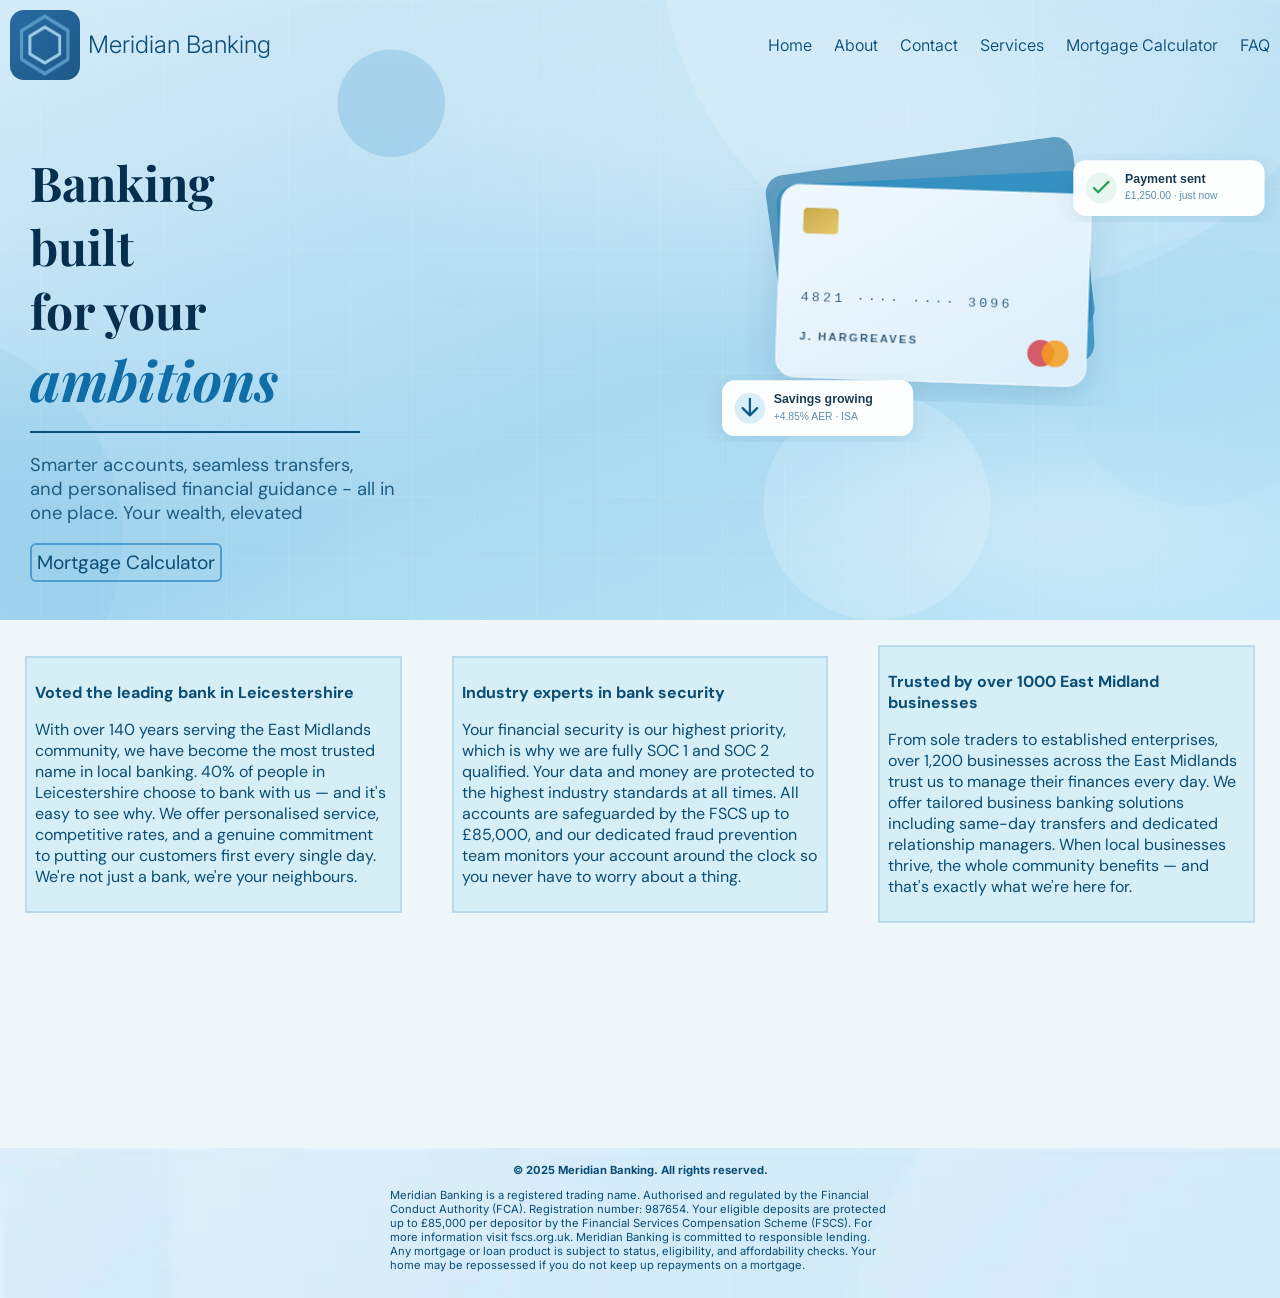
==== index.html @ f2852601 "Renamed home page to index.html" ====
<!DOCTYPE html>
<html lang="en">
<head>
    <meta charset="UTF-8">
    <meta name="viewport" content="width=device-width, initial-scale=1.0">
    <title>Home Page</title>
    <link rel="stylesheet" href="./home page.css">
    <link rel="icon" href="./images/BankLogo.png">
    <style>@import url('https://fonts.googleapis.com/css2?family=Inter:ital,opsz,wght@0,14..32,100..900;1,14..32,100..900&display=swap');</style>
    <style>@import url('https://fonts.googleapis.com/css2?family=Playfair+Display:ital,wght@0,400..900;1,400..900&display=swap');</style>
    <style>@import url('https://fonts.googleapis.com/css2?family=DM+Sans:ital,opsz,wght@0,9..40,100..1000;1,9..40,100..1000&display=swap');</style>

</head>
<body>
    <div class="heroSection">


        <div class="navbar">

            <div class="logo">
               <img src="./images/BankLogo.png" alt="Bank Logo" id="bankLogo">
                <h2 id="brandTitle">Meridian Banking</h2> 
            </div>
            <nav class="links">
                <a href="./index.html">Home</a>
                <a href="./about page.html">About</a>
                <a href="./contact page.html">Contact</a>
                <a href="./services page.html">Services</a>
                <a href="./mortgage calculator.html">Mortgage Calculator</a>
                <a href="./faq page.html">FAQ</a>
            </nav>
        </div>


        <div class="heroSectionInfo">
            <h1>Banking <br> built <br> for your <br> <p id="ambitions">ambitions</p></h1>
            <hr>
            <p>Smarter accounts, seamless transfers, <br> and personalised financial guidance - all in <br>
                one place. Your wealth, elevated
            </p>
            <a href="./mortgage calculator.html">
                <button id="mortgageCalcBtn">Mortgage Calculator</button>
            </a>
        </div>

    </div>

    <div class="general">
        
        

        <div id="lead">
            <p><b>Voted the leading bank in Leicestershire</b></p>
            <p>
                With over 140 years serving the East Midlands community,
                we have become the most trusted name in local banking. 40%
                of people in Leicestershire choose to bank with us — and it's
                easy to see why. We offer personalised service, competitive rates,
                and a genuine commitment to putting our customers first every single day.
                We're not just a bank, we're your neighbours.
            </p>
        </div>

        <div id="security">
            <p><b>Industry experts in bank security</b></p>
            <p>
                Your financial security is our highest priority, which is why we are
                fully SOC 1 and SOC 2 qualified. Your data and money are protected to
                the highest industry standards at all times. All accounts are safeguarded
                by the FSCS up to £85,000, and our dedicated fraud prevention team monitors
                your account around the clock so you never have to worry about a thing.
            </p>
        </div>

        <div id="trust">
            <p><b>Trusted by over 1000 East Midland businesses</b></p>
            <p>
                From sole traders to established enterprises, over 1,200 businesses across the East Midlands
                trust us to manage their finances every day. We offer tailored business banking solutions
                including same-day transfers and dedicated relationship managers. When local businesses
                thrive, the whole community benefits — and that's exactly what we're here for.
            </p>
        </div>

        

    </div>

    <footer>
        <div class="footer">
            <b>© 2025 Meridian Banking. All rights reserved.</b>
            <p>
                Meridian Banking is a registered trading name. Authorised and regulated by the Financial Conduct Authority (FCA). Registration number: 987654.
                Your eligible deposits are protected up to £85,000 per depositor by the Financial Services Compensation Scheme (FSCS). For more information visit fscs.org.uk.
                Meridian Banking is committed to responsible lending. Any mortgage or loan product is subject to status, eligibility, and affordability checks. Your home may be repossessed if you do not keep up repayments on a mortgage.
            </p>
        </div>
    </footer>


</body>
</html>
---- home page.css ----
body{
    margin: 0 auto;
    background-color: #EEF6FA;
}

.inter{
  font-family: "Inter", sans-serif;
  font-optical-sizing: auto;
  font-weight: 300;
  font-style: light;
}

.playfair-display{
  font-family: "Playfair Display", serif;
  font-optical-sizing: auto;
  font-weight: 200;
  font-style: regular;
}

.dm-sans{
  font-family: "DM Sans", sans-serif;
  font-optical-sizing: auto;
  font-weight: 300;
  font-style: light;
}


.heroSection{
    background-image: url('./images/bank_hero_background.svg');
    background-size: cover;
    background-position: right center;
    background-repeat: no-repeat;
    min-height: 600px;
    padding: 10px;
}


.navbar{
    display: flex;
    flex-direction: row;
    justify-content: space-between;
    align-items: center;
    width: 100%;
}
#bankLogo{
    height: 70px;
    width: 70px;
    border-radius: 14px;
}
.logo{
    display: flex;
    flex-direction: row;
    gap: 8px;
}
#brandTitle{
    font-family: "Inter";
    font-weight: 300;
    color: #0a4d75;
}
.links{
    display: flex;
    gap: 22px;   
}
.links, a{
    text-decoration: none;
    font-family: "Inter";
    font-weight: 350;
    color: #0a4d75;
}

.heroSectionInfo{
    margin-left: 20px;
}
.heroSectionInfo h1{
    margin-top: 70px;
    font-size: 3em;
    font-family: "Playfair Display";
    font-style: normal;
    color: #062f4d;
}
#ambitions{
    margin-top: 0;
    font-family: "Playfair Display";
    font-style: italic;
    color: #0f6ea8;
}
.heroSectionInfo hr{
    display: block;
    height: 1px;
    border: 0;
    border-top: 2px solid #0a4d75;
    margin: 1em 0;
    padding: 0;
    width: 330px;
    margin-top: -40px;
}
.heroSectionInfo p{
    font-family: "DM Sans";
    font-size: 1.15em;
    color: #1d5d84;
}
#mortgageCalcBtn{
    font-size: 1.2em;
    padding: 5px;
    font-family: "DM Sans";
    background-color: transparent;
    border: 2px solid #4f9dce;
    border-radius: 6px;
    color: #0a4d75;
}

.general{
    display: flex;
    justify-content: center;
    align-items: center;
    gap: 50px;
    padding: 25px;
}
#lead{
    border: 2px solid #b8daea;
    background-color: #D6EEF5;
    padding: 8px;
    height: fit-content;
    width: fit-content;
    font-family: "DM Sans";
    color: #0a4d75;
}
#security{
    border: 2px solid #b8daea;
    background-color: #D6EEF5;
    padding: 8px;
    font-family: "DM Sans";
    color: #0a4d75;
    height: fit-content;
    width: fit-content;
}
#trust{
    border: 2px solid #b8daea;
    background-color: #D6EEF5;
    padding: 8px;
    font-family: "DM Sans";
    color: #0a4d75;
    height: fit-content;
    width: fit-content;
}

footer{
    background-image: url(./images/navbarBackground.png);
    height: fit-content;
    margin-top: 200px;
}
.footer{
    display: flex;
    flex-direction: column;
    justify-content: center;
    align-items: center;
    padding: 15px;
    font-family: 'Inter';
    color: #0a4d75;
    font-size: 0.7em;
    margin: 0 auto;
    width: 500px;
    
}
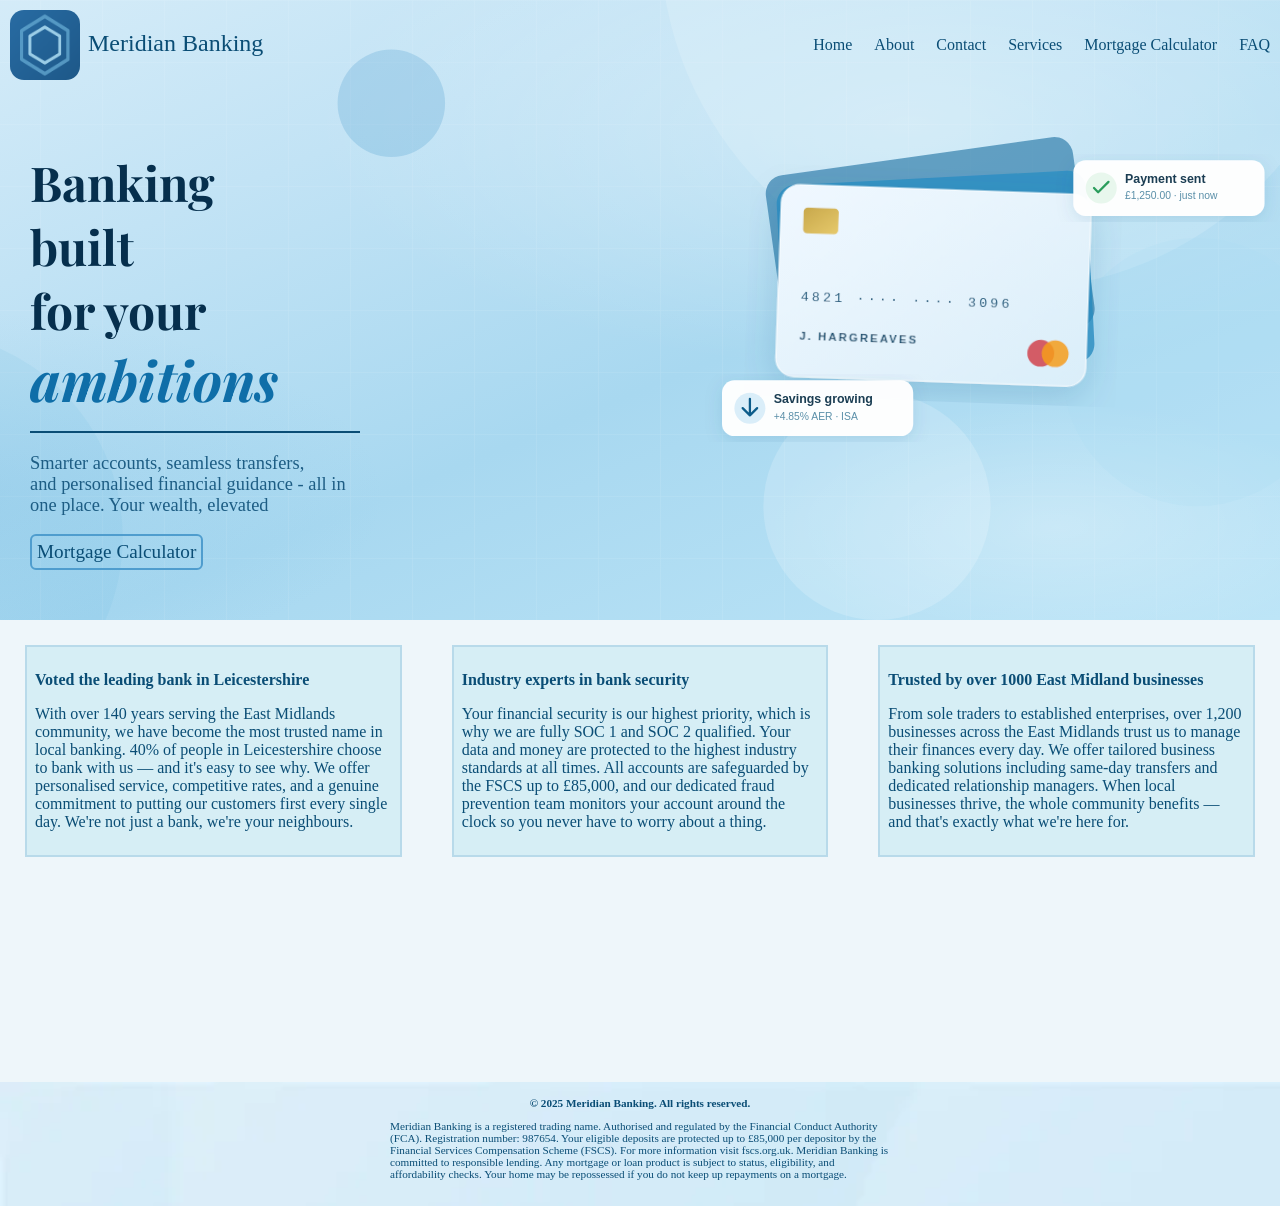
==== commit 2311f989: "import font bugs - fixes I made to some bugs that appeared due to my improper use of google fonts" ====
--- a/index.html
+++ b/index.html
@@ -5,10 +5,10 @@
     <meta name="viewport" content="width=device-width, initial-scale=1.0">
     <title>Home Page</title>
     <link rel="stylesheet" href="./home page.css">
+    <link rel="stylesheet" href="./global.css">
     <link rel="icon" href="./images/BankLogo.png">
-    <style>@import url('https://fonts.googleapis.com/css2?family=Inter:ital,opsz,wght@0,14..32,100..900;1,14..32,100..900&display=swap');</style>
-    <style>@import url('https://fonts.googleapis.com/css2?family=Playfair+Display:ital,wght@0,400..900;1,400..900&display=swap');</style>
-    <style>@import url('https://fonts.googleapis.com/css2?family=DM+Sans:ital,opsz,wght@0,9..40,100..1000;1,9..40,100..1000&display=swap');</style>
+    <link rel="preconnect" href="https://fonts.googleapis.com">
+    <link href="https://fonts.googleapis.com/css2?family=Playfair+Display&display=swap" rel="stylesheet">
 
 </head>
 <body>
--- a/home page.css
+++ b/home page.css
@@ -1,30 +1,3 @@
-body{
-    margin: 0 auto;
-    background-color: #EEF6FA;
-}
-
-.inter{
-  font-family: "Inter", sans-serif;
-  font-optical-sizing: auto;
-  font-weight: 300;
-  font-style: light;
-}
-
-.playfair-display{
-  font-family: "Playfair Display", serif;
-  font-optical-sizing: auto;
-  font-weight: 200;
-  font-style: regular;
-}
-
-.dm-sans{
-  font-family: "DM Sans", sans-serif;
-  font-optical-sizing: auto;
-  font-weight: 300;
-  font-style: light;
-}
-
-
 .heroSection{
     background-image: url('./images/bank_hero_background.svg');
     background-size: cover;
@@ -32,40 +5,6 @@
     background-repeat: no-repeat;
     min-height: 600px;
     padding: 10px;
-}
-
-
-.navbar{
-    display: flex;
-    flex-direction: row;
-    justify-content: space-between;
-    align-items: center;
-    width: 100%;
-}
-#bankLogo{
-    height: 70px;
-    width: 70px;
-    border-radius: 14px;
-}
-.logo{
-    display: flex;
-    flex-direction: row;
-    gap: 8px;
-}
-#brandTitle{
-    font-family: "Inter";
-    font-weight: 300;
-    color: #0a4d75;
-}
-.links{
-    display: flex;
-    gap: 22px;   
-}
-.links, a{
-    text-decoration: none;
-    font-family: "Inter";
-    font-weight: 350;
-    color: #0a4d75;
 }
 
 .heroSectionInfo{
--- a/global.css
+++ b/global.css
@@ -0,0 +1,60 @@
+body{
+    margin: 0 auto;
+    background-color: #EEF6FA;
+}
+
+.container{
+    background-image: url(./images/navbarBackground.png);
+    height: 350px;
+    padding: 10px;
+}
+.navbar{
+    display: flex;
+    flex-direction: row;
+    justify-content: space-between;
+    align-items: center;
+    width: 100%;
+}
+#bankLogo{
+    height: 70px;
+    width: 70px;
+    border-radius: 14px;
+}
+.logo{
+    display: flex;
+    flex-direction: row;
+    gap: 8px;
+}
+#brandTitle{
+    font-family: "Inter";
+    font-weight: 300;
+    color: #0a4d75;
+}
+.links{
+    display: flex;
+    gap: 22px;   
+}
+.links a{
+    text-decoration: none;
+    font-family: "Inter";
+    font-weight: 350;
+    color: #0a4d75;
+}
+
+.welcome{
+    display: flex;
+    flex-direction: column;
+    justify-content: center;
+    align-items: center;
+}
+.welcome h1{
+    font-family: "Playfair Display";
+    font-size: 5em;
+    color: #062f4d;
+}
+.welcome p{
+    font-family: "DM Sans";
+    font-size: 1.2em;
+    color: #062f4d;
+    margin-top: -30px;
+}
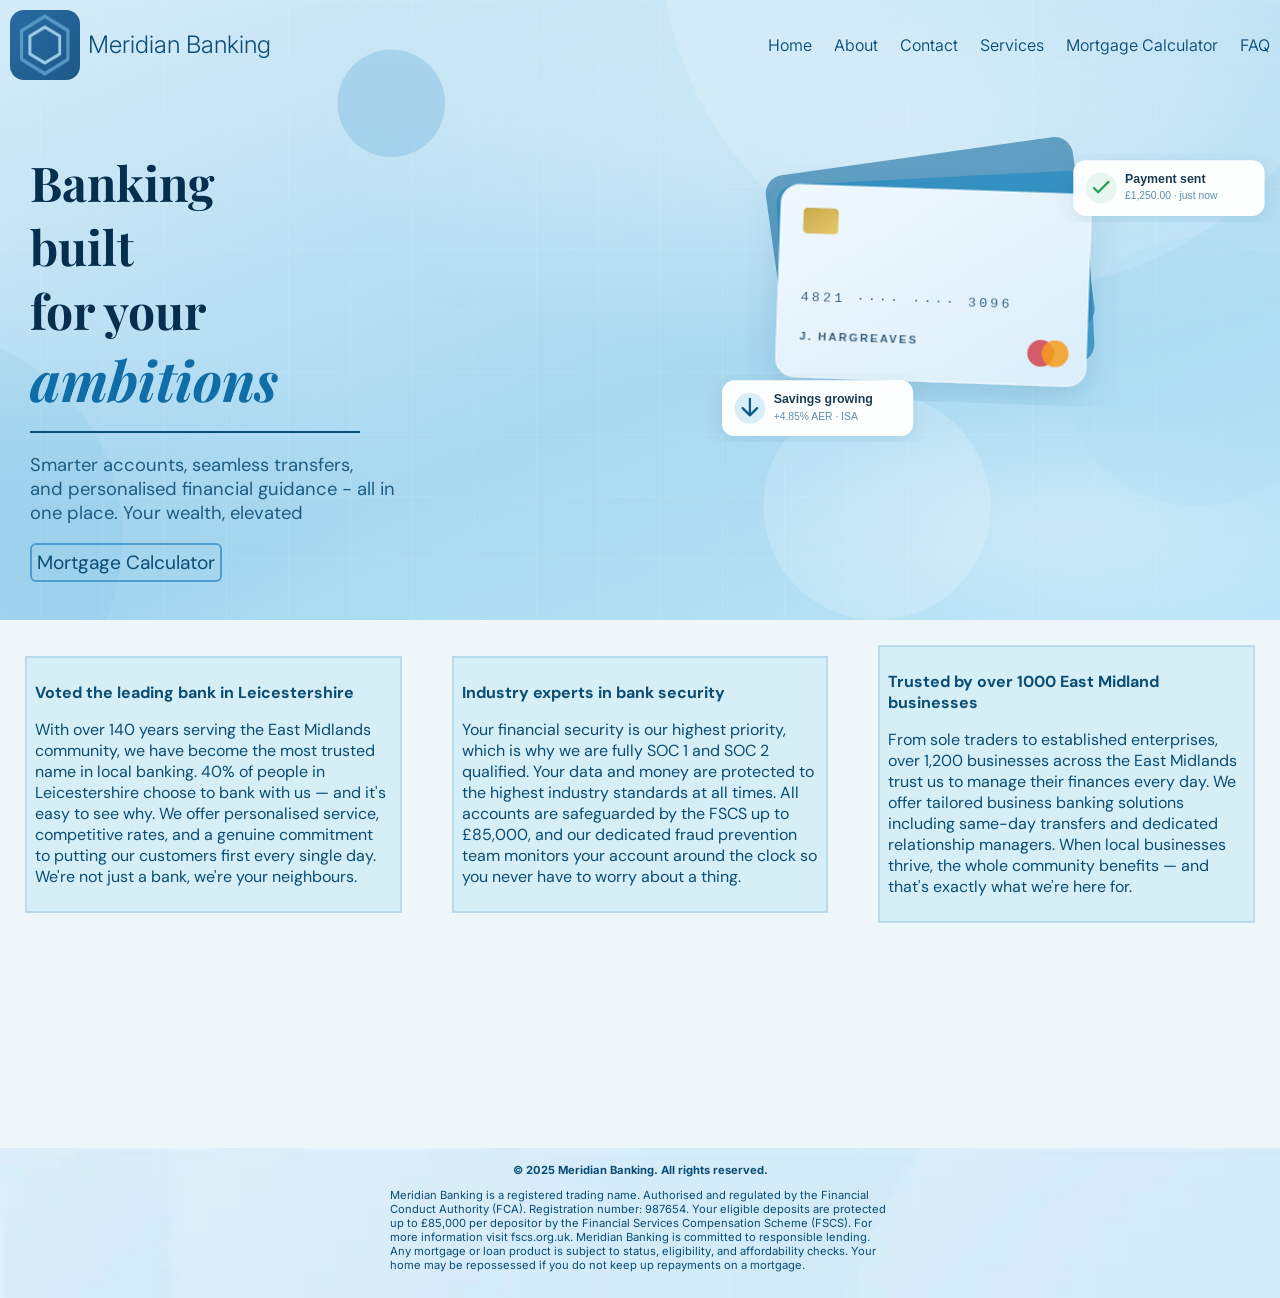
==== commit 294584c7: "Fixed some more font bugs" ====
--- a/index.html
+++ b/index.html
@@ -8,8 +8,7 @@
     <link rel="stylesheet" href="./global.css">
     <link rel="icon" href="./images/BankLogo.png">
     <link rel="preconnect" href="https://fonts.googleapis.com">
-    <link href="https://fonts.googleapis.com/css2?family=Playfair+Display&display=swap" rel="stylesheet">
-
+    <link href="https://fonts.googleapis.com/css2?family=Inter&family=Playfair+Display&family=DM+Sans&display=swap" rel="stylesheet">
 </head>
 <body>
     <div class="heroSection">
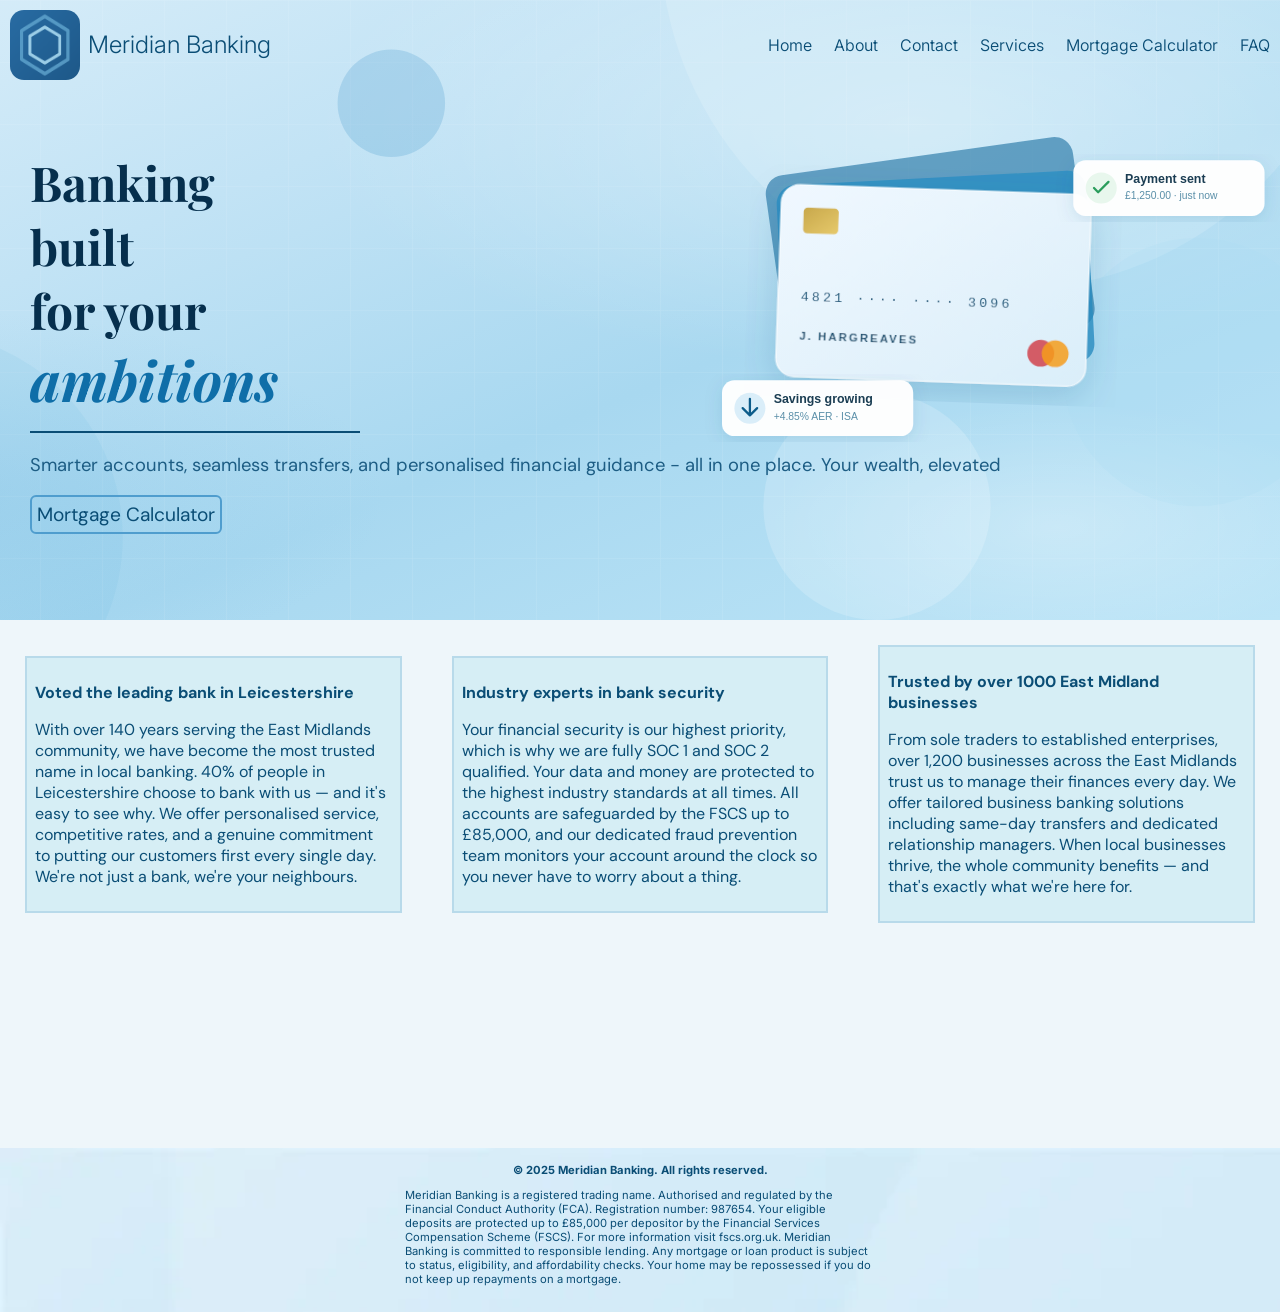
==== commit 77f85389: "Some more formatting fixes for the home page and also the about page" ====
--- a/index.html
+++ b/index.html
@@ -34,7 +34,7 @@
         <div class="heroSectionInfo">
             <h1>Banking <br> built <br> for your <br> <p id="ambitions">ambitions</p></h1>
             <hr>
-            <p>Smarter accounts, seamless transfers, <br> and personalised financial guidance - all in <br>
+            <p>Smarter accounts, seamless transfers, and personalised financial guidance - all in
                 one place. Your wealth, elevated
             </p>
             <a href="./mortgage calculator.html">
--- a/home page.css
+++ b/home page.css
@@ -60,7 +60,9 @@
     background-color: #D6EEF5;
     padding: 8px;
     height: fit-content;
-    width: fit-content;
+    width: 100%;
+    max-width: 400px;
+    box-sizing: border-box;
     font-family: "DM Sans";
     color: #0a4d75;
 }
@@ -98,6 +100,32 @@
     color: #0a4d75;
     font-size: 0.7em;
     margin: 0 auto;
-    width: 500px;
+    width: 100%;
+    max-width: 500px;
+    box-sizing: border-box;
     
+}
+@media(max-width: 768px){
+    .heroSection{
+        background-image: url(./images/bank_hero_background_mobile.svg);
+        background-position: center top;
+    }
+    .general{
+        flex-direction: column;
+        gap: 20px;
+    }
+
+    .heroSectionInfo h1{
+        font-size: 2.5em;
+        margin-top: 20px;
+    }
+
+    .heroSectionInfo hr{
+        width: 100%;
+        max-width: 330px;
+    }
+
+    footer{
+        margin-top: 60px;
+    }
 }
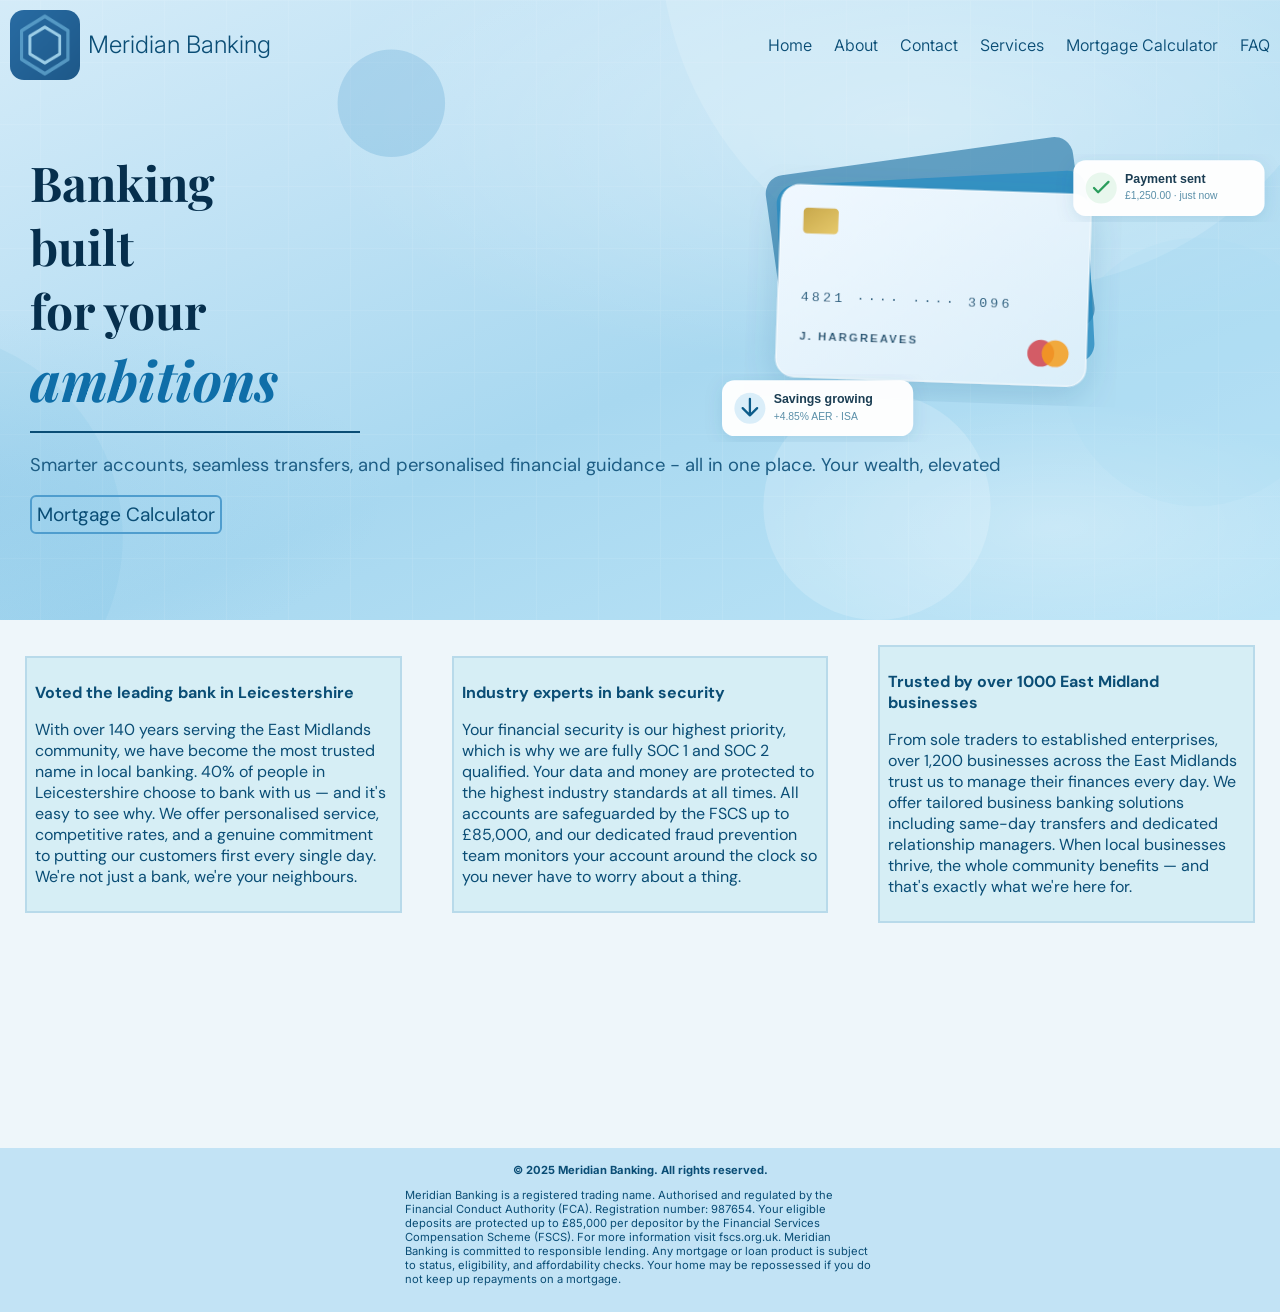
==== commit e2c0f26a: "Fixed the navigation bar as well as some footer issues with the contact and mortgage calculator page" ====
--- a/index.html
+++ b/index.html
@@ -20,6 +20,7 @@
                <img src="./images/BankLogo.png" alt="Bank Logo" id="bankLogo">
                 <h2 id="brandTitle">Meridian Banking</h2> 
             </div>
+            <button id="hamburger" aria-label="Toggle navigation">☰</button>
             <nav class="links">
                 <a href="./index.html">Home</a>
                 <a href="./about page.html">About</a>
@@ -97,5 +98,6 @@
     </footer>
 
 
+    <script src="./navbar.js"></script>
 </body>
 </html>
--- a/home page.css
+++ b/home page.css
@@ -85,30 +85,11 @@
     width: fit-content;
 }
 
-footer{
-    background-image: url(./images/navbarBackground.png);
-    height: fit-content;
-    margin-top: 200px;
-}
-.footer{
-    display: flex;
-    flex-direction: column;
-    justify-content: center;
-    align-items: center;
-    padding: 15px;
-    font-family: 'Inter';
-    color: #0a4d75;
-    font-size: 0.7em;
-    margin: 0 auto;
-    width: 100%;
-    max-width: 500px;
-    box-sizing: border-box;
-    
-}
 @media(max-width: 768px){
     .heroSection{
-        background-image: url(./images/bank_hero_background_mobile.svg);
-        background-position: center top;
+        background-image: none;
+        background-color: #c2e3f5;
+        min-height: auto;
     }
     .general{
         flex-direction: column;
@@ -117,15 +98,11 @@
 
     .heroSectionInfo h1{
         font-size: 2.5em;
-        margin-top: 20px;
+        margin-top: 10px;
     }
 
     .heroSectionInfo hr{
         width: 100%;
         max-width: 330px;
     }
-
-    footer{
-        margin-top: 60px;
-    }
 }
--- a/global.css
+++ b/global.css
@@ -4,7 +4,7 @@
 }
 
 .container{
-    background-image: url(./images/navbarBackground.png);
+    background-color: #c2e3f5;
     height: 350px;
     padding: 10px;
 }
@@ -56,5 +56,82 @@
     font-family: "DM Sans";
     font-size: 1.2em;
     color: #062f4d;
-    margin-top: -30px;
+    
+}
+
+footer{
+    background-color: #c2e3f5;
+    height: fit-content;
+    margin-top: 200px;
+}
+.footer{
+    display: flex;
+    flex-direction: column;
+    justify-content: center;
+    align-items: center;
+    padding: 15px;
+    font-family: 'Inter';
+    color: #0a4d75;
+    font-size: 0.7em;
+    margin: 0 auto;
+    width: 100%;
+    max-width: 500px;
+    box-sizing: border-box;
+}
+
+#hamburger {
+    display: none;
+    background: none;
+    border: none;
+    font-size: 1.8em;
+    color: #0a4d75;
+    cursor: pointer;
+    padding: 4px 8px;
+    line-height: 1;
+}
+
+@media(max-width: 768px){
+    .welcome h1{
+        font-size: 2.5em;
+    }
+    .welcome p{
+        font-size: 1em;
+        margin-top: 0;
+    }
+    
+    .container{
+        height: auto;
+    }
+    
+    .navbar{
+        flex-wrap: wrap;
+        padding: 8px;
+    }
+
+    #hamburger {
+    display: block;
+    }
+
+    .links {
+        display: none;
+        flex-direction: column;
+        width: 100%;
+        background-color: #c2e3f5;
+        padding: 10px 0;
+        gap: 0;
+    }
+
+    .links.nav-open {
+        display: flex;
+    }
+
+    .links a {
+        padding: 12px 16px;
+        border-top: 1px solid #a8d4ec;
+        font-size: 1em;
+    }
+
+    footer{
+        margin-top: 60px;
+    }
 }
